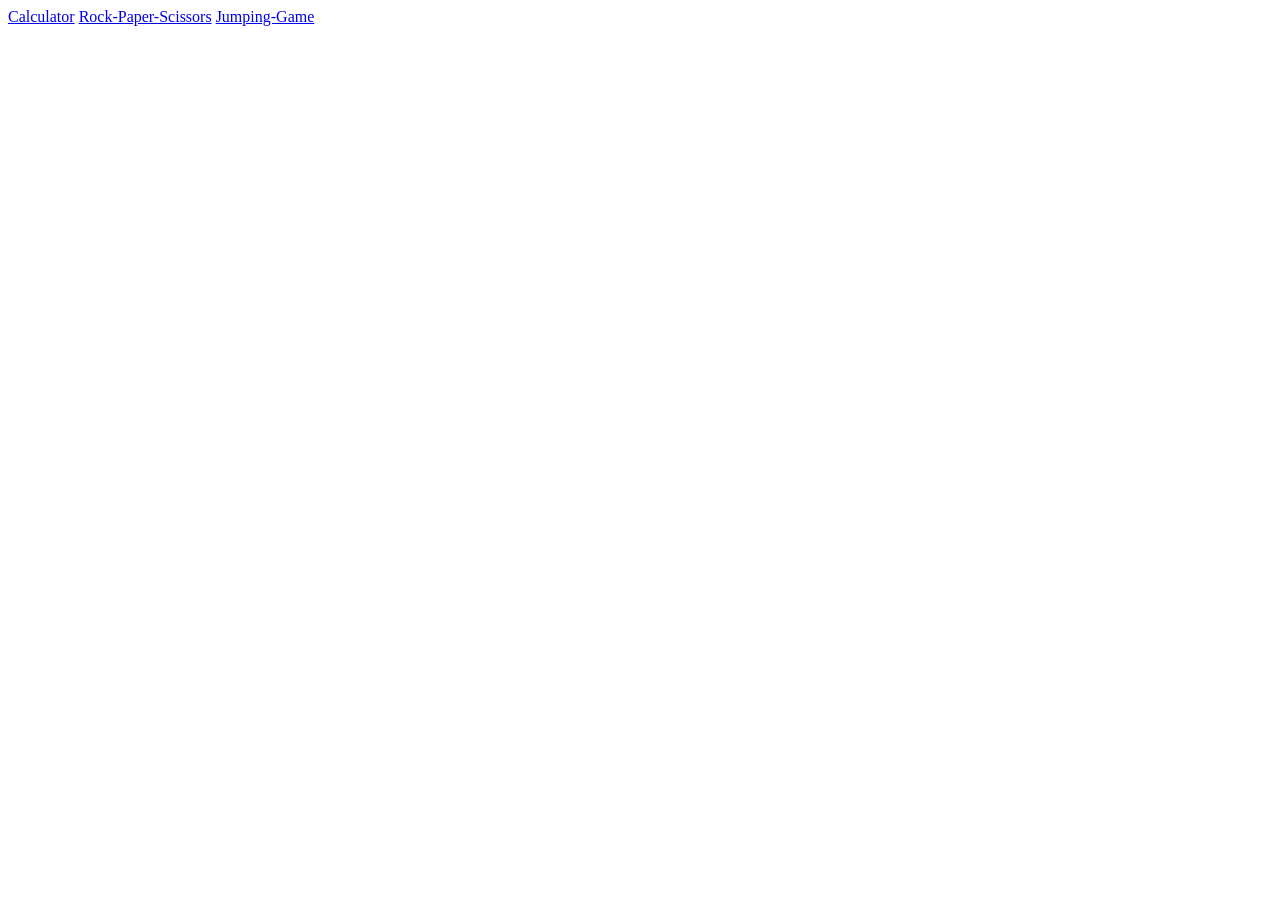
==== index.html @ e451d282 "first commit" ====
<!doctype html>
<html lang="en">
  <head>
    <meta charset="utf-8" />
    <title>Home</title>
    <meta name="viewport" content="width=device-width, initial-scale=1.0" />
  </head>
  <body>
    <a href="./pages/calculator.html">Calculator</a>
    <a href="./pages/rock-paper-scissors.html">Rock-Paper-Scissors</a>
    <a href="./pages/jumping-game.html">Jumping-Game</a>
  </body>
</html>
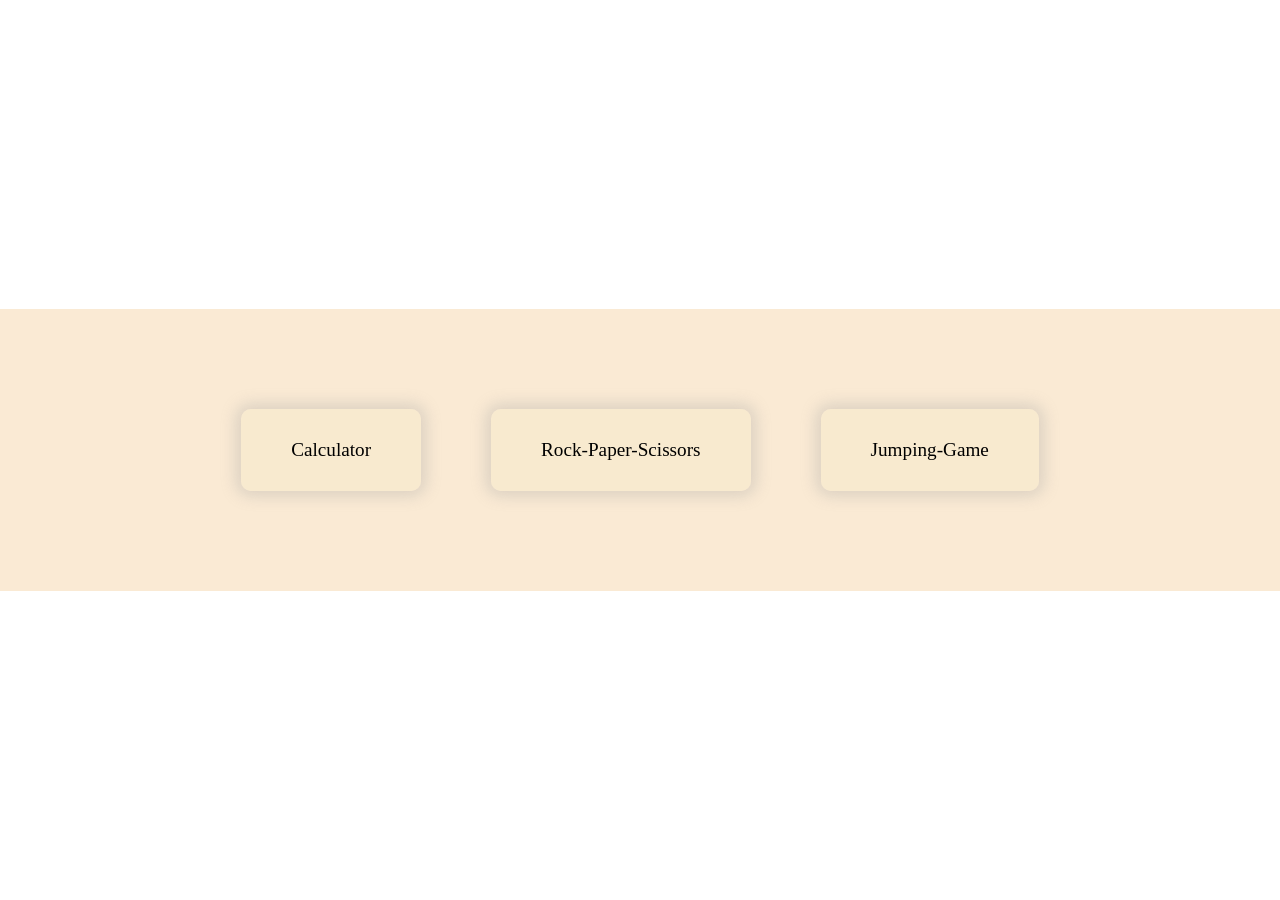
==== commit 2a36b76a: "Navigation added Created draft versioni of a basic navigation for both index.html and the other page" ====
--- a/index.html
+++ b/index.html
@@ -4,10 +4,13 @@
     <meta charset="utf-8" />
     <title>Home</title>
     <meta name="viewport" content="width=device-width, initial-scale=1.0" />
+    <link rel="stylesheet" type="text/css" href="css/app.css" />
   </head>
-  <body>
-    <a href="./pages/calculator.html">Calculator</a>
-    <a href="./pages/rock-paper-scissors.html">Rock-Paper-Scissors</a>
-    <a href="./pages/jumping-game.html">Jumping-Game</a>
+  <body id="index">
+    <section class="main-menu">
+      <a href="./pages/calculator.html">Calculator</a>
+      <a href="./pages/rock-paper-scissors.html">Rock-Paper-Scissors</a>
+      <a href="./pages/jumping-game.html">Jumping-Game</a>
+    </section>
   </body>
 </html>
--- a/css/app.css
+++ b/css/app.css
@@ -0,0 +1,87 @@
+:root {
+  --nav-background: #faead4;
+  --nav-font: #3882f6;;
+  --nav-shadow: #3882f6a2;
+}
+
+* {
+  box-sizing: border-box;
+  margin: 0;
+  padding: 0;
+}
+
+#index {
+  display: grid;
+  grid-template-rows: repeat(3, 1fr);
+  justify-content: space-around;
+  align-items: center;
+  height: 100vh;
+}
+.main-menu {
+  display: flex;
+  grid-row: 2;
+  background-color: var(--nav-background);
+  padding: 100px;
+  width: 100vw;
+  gap: 70px;
+  justify-content: center;
+}
+
+.main-menu a {
+  text-decoration: none;
+  color: black;
+  font-size: 1.2rem;
+  background-color: rgba(248, 234, 206, 0.714);
+  padding: 30px 50px;
+  border-radius: 10px;
+  box-shadow: 0px 0px 15px 5px rgba(157, 157, 157, 0.321);
+}
+
+.main-menu a:hover {
+  transform: scale(1.1);
+  transition: 400ms;
+  background-color: white;
+  box-shadow: 0px 0px 2px 2px var(--nav-shadow);
+  color: var(--nav-font);
+}
+
+#rock-paper-scissors {
+  margin-top: 80px;
+}
+
+header {
+  background-color: var(--nav-background);
+  color: #f9faf8;
+  position: fixed;
+  height: 80px;
+  width: 100%;
+  z-index: 10;
+}
+
+.nav-container {
+  display: flex;
+  justify-content: space-between;
+  align-items: center;
+  max-width: 1200px;
+  margin: 0 auto;
+  padding: 1.5rem 2rem;
+  position: relative;
+}
+
+.nav-links {
+  display: flex;
+  list-style: none;
+  gap: 1.5rem;
+}
+
+.nav-links a {
+  color: black;
+  font-size: 18px;
+  text-decoration: none;
+  transition: color 0.3s ease;
+}
+
+.nav-links a:hover,
+.nav-links a.activeLink {
+  color: #3882f6;
+}
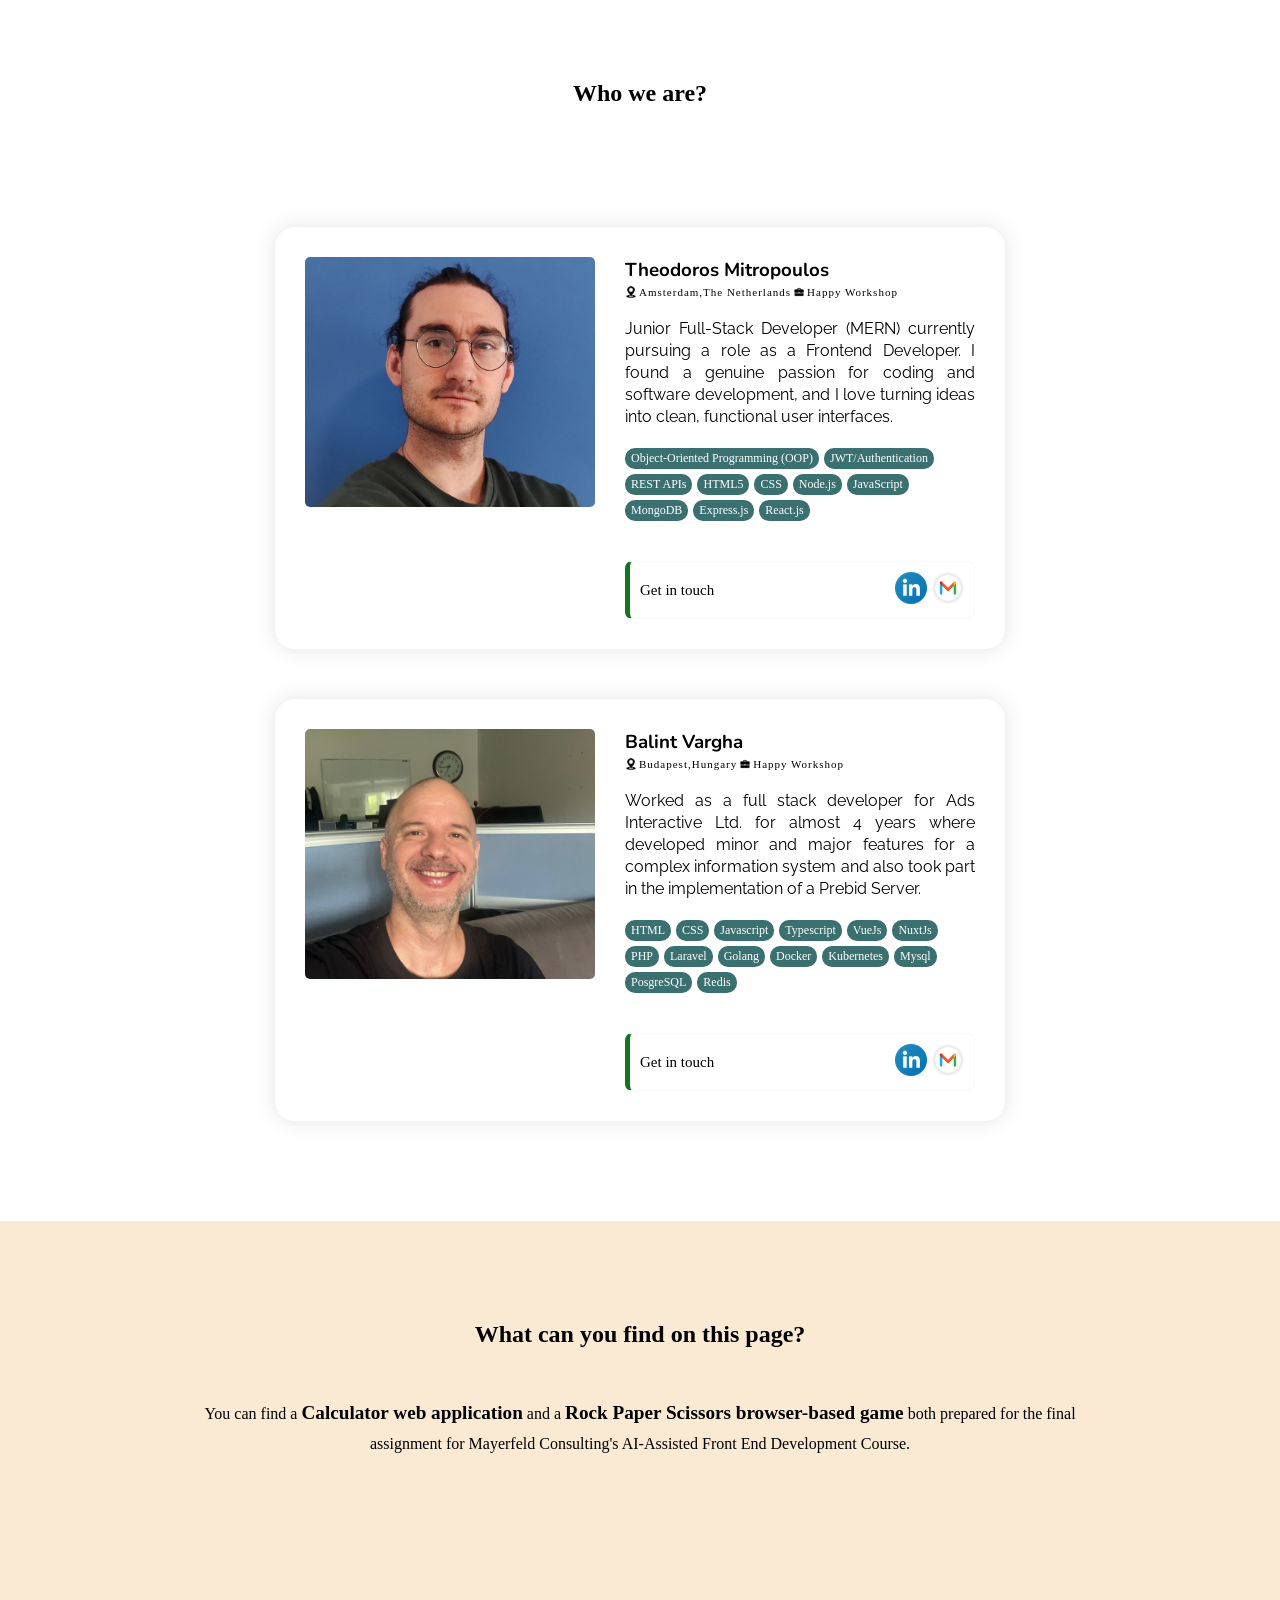
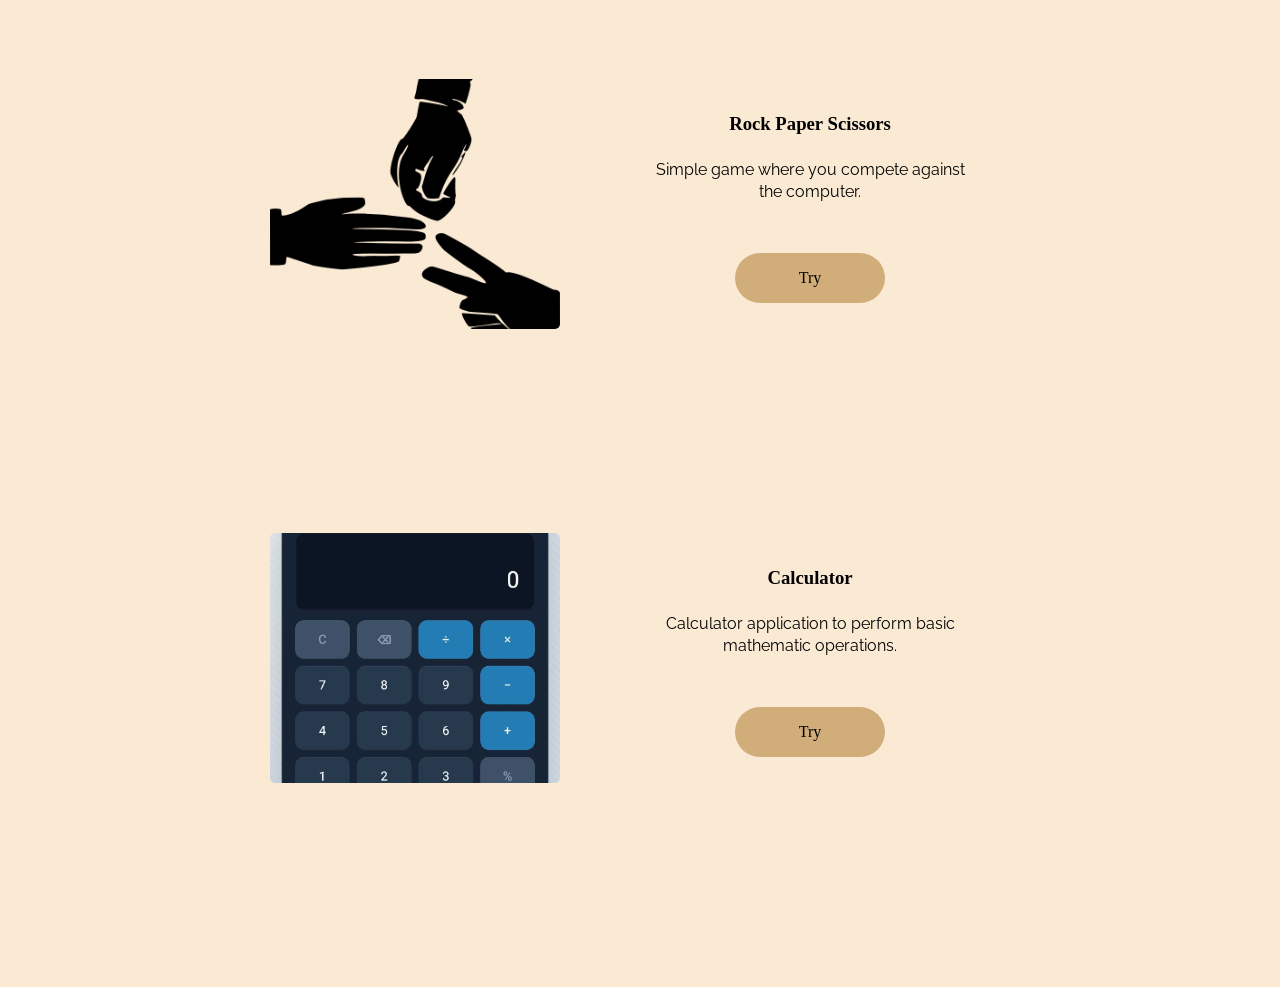
==== commit a8d61ec4: "Added index.html and css for calculator Created index.html responsive, added css for calculator" ====
--- a/index.html
+++ b/index.html
@@ -4,13 +4,163 @@
     <meta charset="utf-8" />
     <title>Home</title>
     <meta name="viewport" content="width=device-width, initial-scale=1.0" />
-    <link rel="stylesheet" type="text/css" href="css/app.css" />
+    <link rel="stylesheet" type="text/css" href="css/home.style.css" />
+    <link
+      rel="stylesheet"
+      href="https://fonts.googleapis.com/css?family=Nunito:400,600|Raleway:400,600"
+    />
   </head>
   <body id="index">
-    <section class="main-menu">
-      <a href="./pages/calculator.html">Calculator</a>
-      <a href="./pages/rock-paper-scissors.html">Rock-Paper-Scissors</a>
-      <a href="./pages/jumping-game.html">Jumping-Game</a>
+    <section class="who-we-are">
+      <h1>Who we are?</h1>
+      <div class="personal-cards">
+        <div class="personal-card">
+          <picture class="card-picture"
+            ><img class="theodor" src="assets/theodor.jpg"
+          /></picture>
+          <article class="card-information">
+            <div class="card-header">
+              <h3>Theodoros Mitropoulos</h3>
+              <address>
+                <img class="icon" src="assets/location.png" /><span
+                  class="header-subtitle"
+                  >Amsterdam,The Netherlands</span
+                ><img class="icon" src="assets/briefcase.png" /><span
+                  class="header-subtitle"
+                  >Happy Workshop</span
+                >
+              </address>
+            </div>
+            <p>
+              Junior Full-Stack Developer (MERN) currently pursuing a role as a
+              Frontend Developer. I found a genuine passion for coding and
+              software development, and I love turning ideas into clean,
+              functional user interfaces.
+            </p>
+            <ul class="horizontal-list">
+              <li class="skill">Object-Oriented Programming (OOP)</li>
+              <li class="skill">JWT/Authentication</li>
+              <li class="skill">REST APIs</li>
+              <li class="skill">HTML5</li>
+              <li class="skill">CSS</li>
+              <li class="skill">Node.js</li>
+              <li class="skill">JavaScript</li>
+              <li class="skill">MongoDB</li>
+              <li class="skill">Express.js</li>
+              <li class="skill">React.js</li>
+            </ul>
+            <div class="card-footer">
+              <span class="get-in-touch">Get in touch</span>
+              <ul class="horizontal-list">
+                <a href="https://www.linkedin.com/in/theodoros-webdeveloper/"
+                  ><img class="icon" src="assets/linkedin.png"
+                /></a>
+                <a href="mailto:theodor.mitropoulos@yahoo.com"
+                  ><img class="icon" src="assets/gmail.png"
+                /></a>
+              </ul>
+            </div>
+          </article>
+        </div>
+        <div class="personal-card">
+          <picture class="card-picture"
+            ><img src="assets/balint.jpeg"
+          /></picture>
+          <article class="card-information">
+            <div class="card-header">
+              <h3>Balint Vargha</h3>
+              <address>
+                <img class="icon" src="assets/location.png" /><span
+                  class="header-subtitle"
+                  >Budapest,Hungary</span
+                ><img class="icon" src="assets/briefcase.png" /><span
+                  class="header-subtitle"
+                  >Happy Workshop</span
+                >
+              </address>
+            </div>
+            <p>
+              Worked as a full stack developer for Ads Interactive Ltd. for
+              almost 4 years where developed minor and major features for a
+              complex information system and also took part in the
+              implementation of a Prebid Server.
+            </p>
+
+            <ul class="horizontal-list">
+              <li class="skill">HTML</li>
+              <li class="skill">CSS</li>
+              <li class="skill">Javascript</li>
+              <li class="skill">Typescript</li>
+              <li class="skill">VueJs</li>
+              <li class="skill">NuxtJs</li>
+              <li class="skill">PHP</li>
+              <li class="skill">Laravel</li>
+              <li class="skill">Golang</li>
+              <li class="skill">Docker</li>
+              <li class="skill">Kubernetes</li>
+              <li class="skill">Mysql</li>
+              <li class="skill">PosgreSQL</li>
+              <li class="skill">Redis</li>
+            </ul>
+            <div class="card-footer">
+              <span class="get-in-touch">Get in touch</span>
+              <ul class="horizontal-list">
+                <a href="https://www.linkedin.com/in/bálint-vargha-785854396/"
+                  ><img class="icon" src="assets/linkedin.png"
+                /></a>
+                <a href="mailto:varghabalint@gmail.com"
+                  ><img class="icon" src="assets/gmail.png"
+                /></a>
+              </ul>
+            </div>
+          </article>
+        </div>
+      </div>
+    </section>
+    <section class="whats-on-the-page">
+      <div class="whats-on-the-page-banner">
+        <h1>What can you find on this page?</h1>
+        <p>
+          You can find a
+          <span class="accent">Calculator web application</span> and a
+          <span class="accent">Rock Paper Scissors browser-based game</span>
+          both prepared for the final assignment for Mayerfeld Consulting's
+          AI-Assisted Front End Development Course.
+        </p>
+      </div>
+      <div class="app-cards">
+        <div class="app-card">
+          <picture class="app-card-picture"
+            ><img src="assets/rpsImage.png"
+          /></picture>
+          <article class="app-card-information">
+            <div class="app-card-header">
+              <h3>Rock Paper Scissors</h3>
+              <p class="app-card-description">
+                Simple game where you compete against the computer.
+              </p>
+            </div>
+            <a href="pages/rock-paper-scissors.html" class="app-card-action"
+              >Try</a
+            >
+          </article>
+        </div>
+
+        <div class="app-card">
+          <picture class="app-card-picture"
+            ><img src="assets/calculatorImage.jpg"
+          /></picture>
+          <article class="app-card-information">
+            <div class="app-card-header">
+              <h3>Calculator</h3>
+              <p class="app-card-description">
+                Calculator application to perform basic mathematic operations.
+              </p>
+            </div>
+            <a href="pages/calculator.html" class="app-card-action">Try</a>
+          </article>
+        </div>
+      </div>
     </section>
   </body>
 </html>
--- a/css/home.style.css
+++ b/css/home.style.css
@@ -0,0 +1,334 @@
+:root {
+  --background: #faead4;
+}
+
+* {
+  box-sizing: border-box;
+  margin: 0;
+  padding: 0;
+}
+
+#index {
+  display: flex;
+  flex-direction: column;
+  gap: 100px;
+  margin: 80px 0 0 0;
+}
+
+.who-we-are {
+  display: flex;
+  flex-direction: column;
+  justify-content: space-around;
+  align-items: center;
+  flex: 1;
+  gap: 120px;
+}
+.whats-on-the-page {
+  display: flex;
+  flex-direction: column;
+  background-color: var(--background);
+  align-items: center;
+  justify-content: center;
+  width: 100vw;
+  flex: 1;
+  padding: 100px;
+  gap: 120px;
+}
+
+.whats-on-the-page-banner {
+  display: flex;
+  flex-direction: column;
+  align-items: center;
+  justify-content: center;
+  flex: 1;
+  gap: 50px;
+}
+
+.whats-on-the-page p {
+  max-width: 900px;
+  line-height: 30px;
+  text-align: center;
+}
+
+.personal-cards {
+  display: flex;
+  gap: 50px;
+  flex-wrap: wrap;
+  justify-content: center;
+}
+.personal-card {
+  min-width: 700px;
+  display: flex;
+  padding: 30px;
+  gap: 30px;
+  box-shadow: 0px 0px 20px 1px rgba(126, 126, 126, 0.198);
+  border-radius: 20px;
+  transition: 1000ms;
+}
+
+.personal-card:hover {
+  transform: scale(1.03);
+  transition: 1000ms;
+}
+.card-information {
+  max-width: 350px;
+  display: flex;
+  flex-direction: column;
+  text-align: justify;
+  gap: 20px;
+}
+.card-information h3 {
+  font-family: "Nunito";
+}
+.card-information p,
+.app-card-information p {
+  display: flex;
+  flex-wrap: wrap;
+  font-family: "Raleway";
+  line-height: 22px;
+}
+.card-header {
+  display: flex;
+  flex-direction: column;
+  gap: 3px;
+}
+.card-picture img,
+.app-card-picture img {
+  width: 290px;
+  height: 250px;
+  border-radius: 5px;
+  object-fit: cover;
+}
+
+.theodor {
+  object-position: 100% 25%;
+}
+address {
+  font-style: normal;
+  display: flex;
+  gap: 2px;
+  font-size: 11px;
+  letter-spacing: 1px;
+}
+
+.accent {
+  font-size: 1.2rem;
+  font-weight: 600;
+}
+.icon {
+  width: 32px;
+  cursor: pointer;
+}
+address img.icon {
+  width: 12px;
+}
+
+.horizontal-list {
+  display: flex;
+  flex-direction: row;
+  flex-wrap: wrap;
+  gap: 5px;
+}
+
+.skill {
+  list-style-type: none;
+  background-color: rgb(59, 112, 112);
+  color: white;
+  padding: 3px 6px;
+  border-radius: 10px;
+  font-size: 12px;
+}
+.card-footer {
+  display: flex;
+  width: 100%;
+  justify-content: space-between;
+  align-items: center;
+  margin-top: 20px;
+  border: 1px solid #a9b69b16;
+  border-left: 5px solid #0f761b;
+  padding: 10px;
+  border-radius: 7px;
+  transition: 1000ms;
+}
+
+.card-footer:hover {
+  transition: 1000ms;
+  box-shadow: 0px 0px 20px 5px rgba(157, 157, 157, 0.321);
+}
+.get-in-touch {
+  color: black;
+  font-size: 15px;
+}
+.app-cards {
+  display: flex;
+  justify-content: center;
+  flex-direction: column;
+  flex: 1;
+  background-color: var(--background);
+  align-items: center;
+  width: 100vw;
+}
+.app-card {
+  display: flex;
+  width: 100%;
+  justify-content: center;
+  gap: 50px;
+  padding: 100px 0;
+}
+
+.app-card:hover {
+  transition: 1000ms;
+  box-shadow: 0px 0px 20px 5px rgba(0, 0, 0, 0.37);
+  background-color: white;
+}
+
+.app-card-information {
+  display: flex;
+  flex-direction: column;
+  gap: 20px;
+  padding: 30px 40px;
+  max-width: 400px;
+  align-items: center;
+  justify-content: space-between;
+  text-align: center;
+  line-height: 30px;
+}
+
+.app-card-header {
+  display: flex;
+  flex-direction: column;
+  gap: 20px;
+}
+
+.app-card-action {
+  padding: 10px;
+  background-color: #d1ad7a;
+  width: 150px;
+  text-decoration: none;
+  cursor: pointer;
+  border-radius: 50px;
+  color: black;
+}
+@media (max-width: 768px) {
+  #index {
+    margin: 100px 0 0 0;
+  }
+
+  .personal-cards {
+    flex-direction: column;
+    gap: 30px;
+    margin: 0 30px;
+  }
+  .personal-card {
+    flex-direction: column;
+    max-width: 400px;
+    min-width: 250px;
+    padding: 20px;
+    gap: 7px;
+  }
+  .card-picture img,
+  .app-card-picture img {
+    width: 100%;
+    height: 40vh;
+  }
+
+  .card-information {
+    max-width: unset;
+    text-align: justify;
+    gap: 10px;
+  }
+  .card-information h3 {
+    font-size: 15px;
+  }
+  .card-information p {
+    font-size: 11px;
+    line-height: 21px;
+  }
+  .card-header {
+    display: flex;
+    flex-direction: column;
+    gap: 3px;
+  }
+  address {
+    font-size: 10px;
+    letter-spacing: 0;
+    gap: 2px;
+  }
+  address img.icon {
+    width: 12px;
+  }
+  .skill {
+    font-size: 11px;
+  }
+  .card-footer {
+    padding: 5px;
+    margin-top: 10px;
+  }
+  .get-in-touch {
+    font-size: 11px;
+  }
+  .icon {
+    width: 25px;
+  }
+
+  .whats-on-the-page {
+    background-color: var(--background);
+    align-items: center;
+    justify-content: center;
+    width: 100vw;
+    flex: 1;
+    padding: 100px 30px 0 30px;
+    text-align: center;
+    gap: 130px;
+  }
+
+  .whats-on-the-page-banner {
+    display: flex;
+    flex-direction: column;
+    align-items: center;
+    justify-content: center;
+    flex: 1;
+    gap: 50px;
+  }
+
+  .whats-on-the-page p {
+    max-width: 900px;
+    line-height: 30px;
+    text-align: justify;
+  }
+
+  .app-cards {
+    padding: 0;
+  }
+  .app-card {
+    flex-direction: column;
+    gap: 50px;
+    align-items: center;
+    padding: 90px 0;
+  }
+  .app-card-picture img {
+    width: 200px;
+  }
+  .app-card-header {
+    gap: 5px;
+  }
+  .app-card-information {
+    gap: 50px;
+    padding: 20px 30px;
+  }
+  .app-card-information p {
+    font-size: 15px;
+    line-height: 25px;
+    text-align: center;
+  }
+  .app-card-action {
+    padding: 20px;
+    border-radius: 5px;
+    font-size: 20px;
+  }
+
+  .app-card-action:hover {
+    transform: scale(1.04);
+    transition: 500ms;
+  }
+}
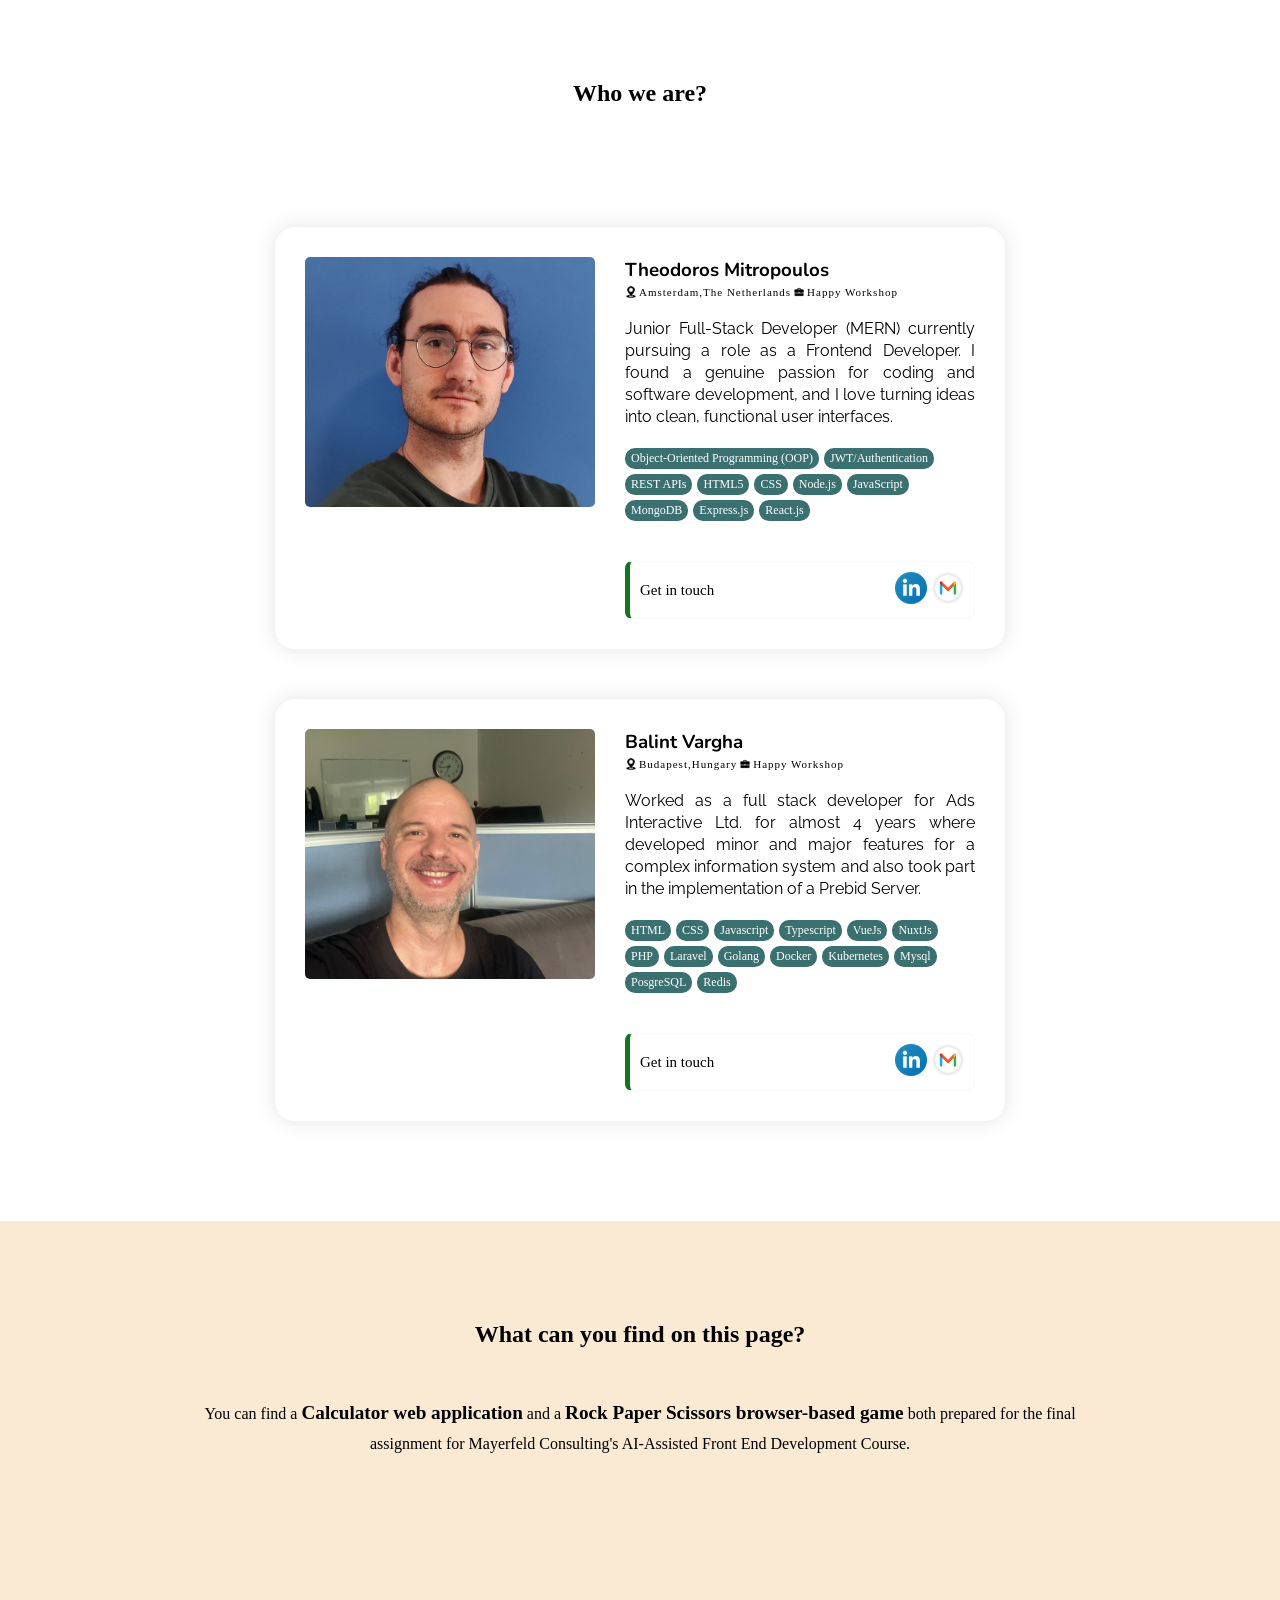
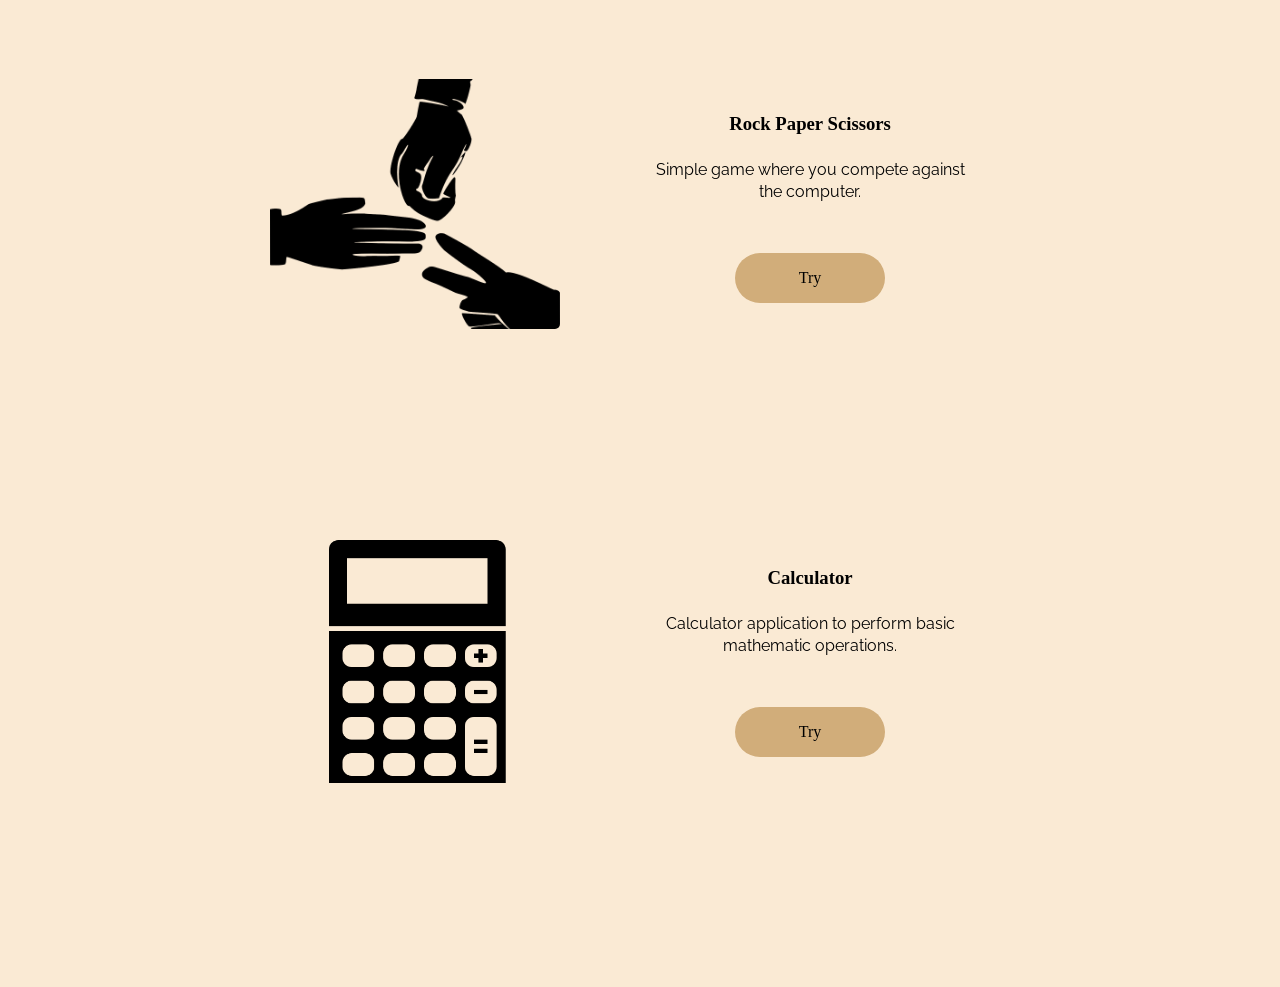
==== commit 6487d8f2: "Updated R-P-S and navbar Improved styling for both" ====
--- a/index.html
+++ b/index.html
@@ -148,7 +148,7 @@
 
         <div class="app-card">
           <picture class="app-card-picture"
-            ><img src="assets/calculatorImage.jpg"
+            ><img src="assets/calculatorImage.png"
           /></picture>
           <article class="app-card-information">
             <div class="app-card-header">
